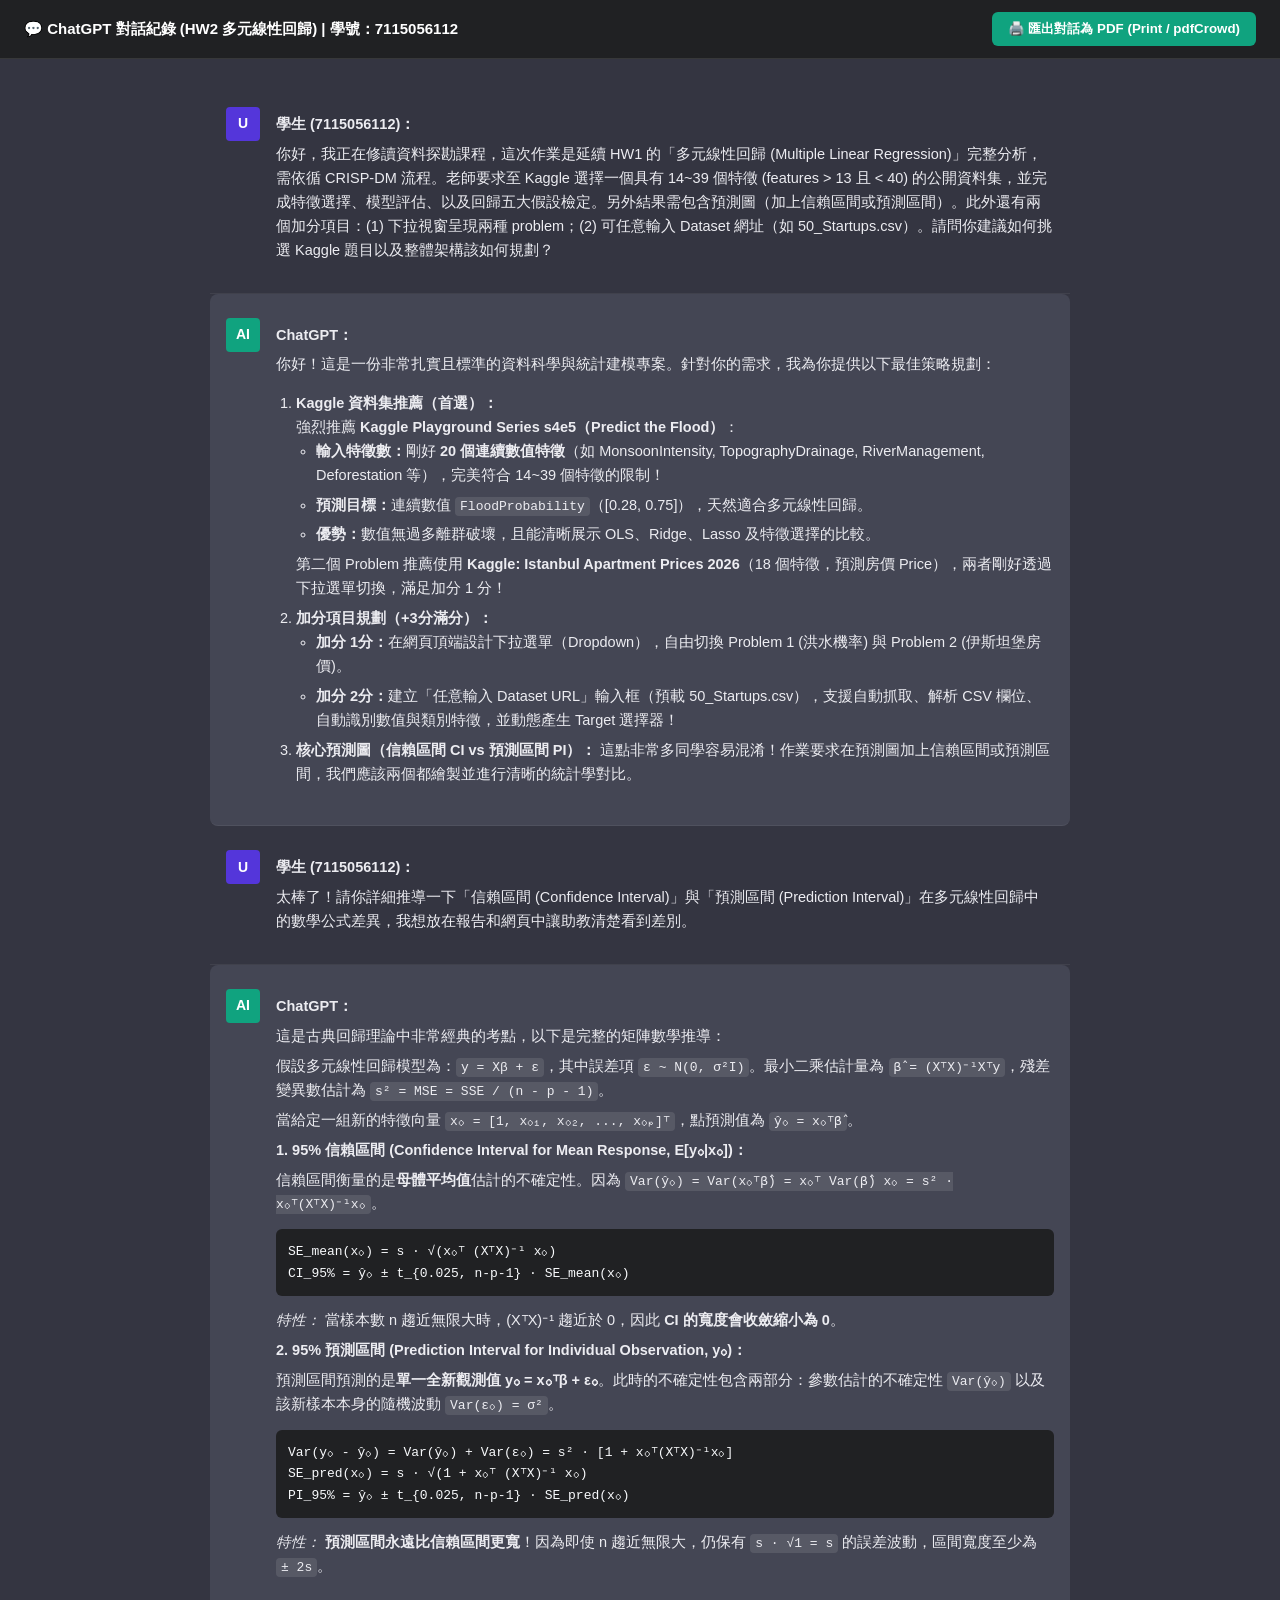
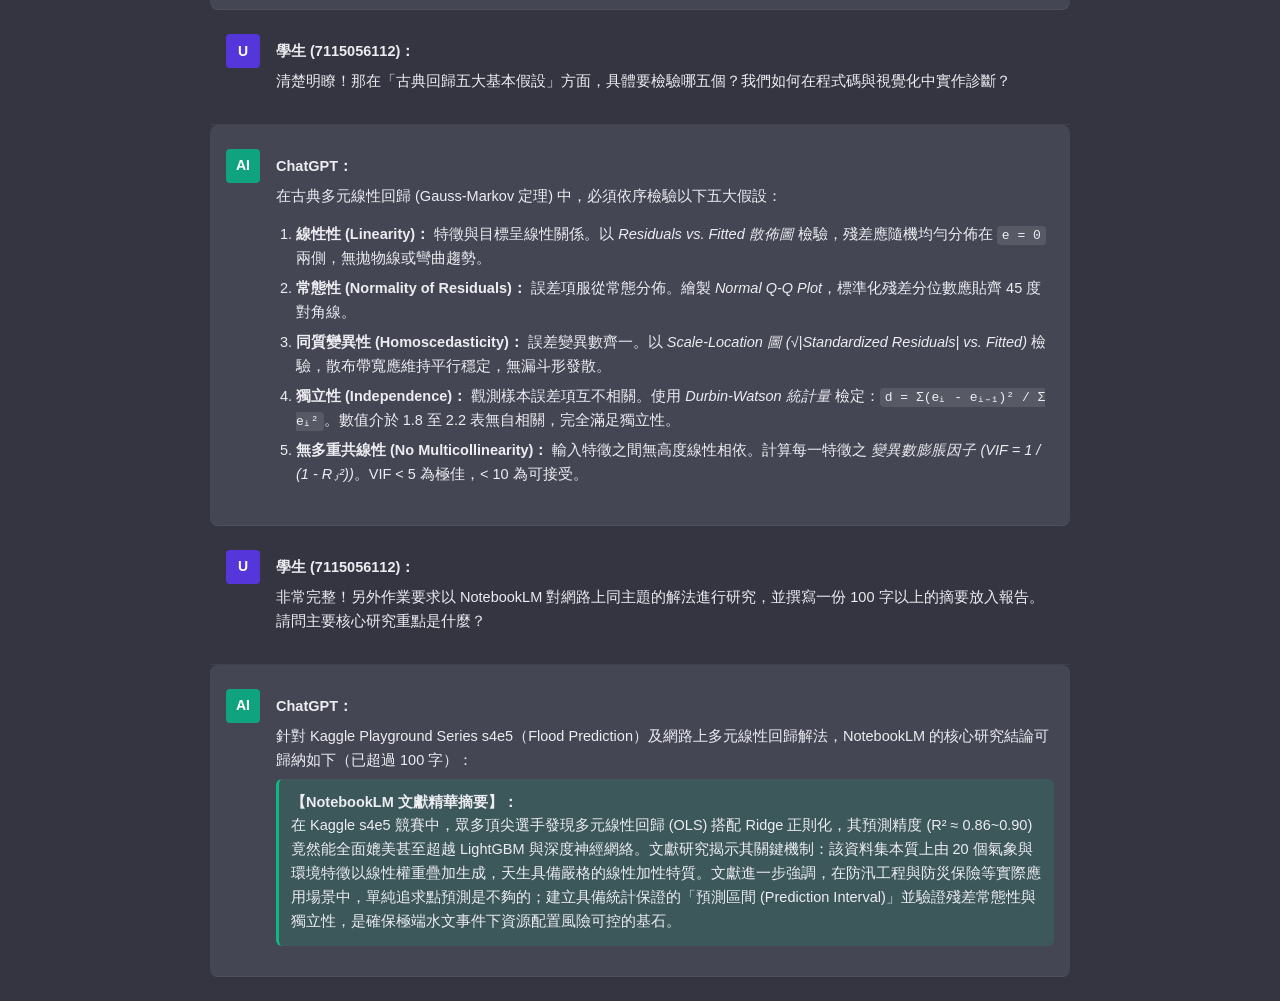
==== chatgpt_dialogue.html @ cf3c83bc "feat: complete CRISP-DM Multiple Linear Regression HW2 project" ====
<!DOCTYPE html>
<html lang="zh-TW">
<head>
  <meta charset="UTF-8">
  <title>ChatGPT 對話歷程紀錄 - 多元線性回歸作業輔助 | 7115056112</title>
  <style>
    @page {
      size: A4;
      margin: 15mm;
    }
    body {
      font-family: 'Segoe UI', "Microsoft JhengHei", -apple-system, sans-serif;
      background: #343541;
      color: #ececf1;
      margin: 0;
      padding: 0;
      font-size: 14.5px;
      line-height: 1.65;
    }
    .top-bar {
      position: sticky;
      top: 0;
      background: #202123;
      padding: 12px 24px;
      border-bottom: 1px solid rgba(255,255,255,0.1);
      display: flex;
      justify-content: space-between;
      align-items: center;
      z-index: 100;
    }
    .top-title {
      font-weight: 700;
      font-size: 15px;
      color: #fff;
    }
    .btn-export {
      background: #10a37f;
      color: #fff;
      border: none;
      padding: 8px 16px;
      border-radius: 6px;
      font-weight: 600;
      cursor: pointer;
      display: inline-flex;
      align-items: center;
      gap: 6px;
    }
    .btn-export:hover { background: #1a7f64; }
    .chat-container {
      max-width: 860px;
      margin: 0 auto;
      padding: 24px 16px;
    }
    .message-row {
      display: flex;
      gap: 16px;
      padding: 24px 16px;
      border-bottom: 1px solid rgba(255,255,255,0.06);
    }
    .message-row.user {
      background: #343541;
    }
    .message-row.assistant {
      background: #444654;
      border-radius: 8px;
    }
    .avatar {
      width: 34px;
      height: 34px;
      border-radius: 4px;
      display: flex;
      align-items: center;
      justify-content: center;
      font-weight: bold;
      font-size: 14px;
      flex-shrink: 0;
    }
    .avatar.user-avatar { background: #5436da; color: #fff; }
    .avatar.ai-avatar { background: #10a37f; color: #fff; }
    .message-content {
      flex: 1;
    }
    .message-content p { margin: 6px 0; }
    .message-content pre {
      background: #202123;
      padding: 12px;
      border-radius: 6px;
      overflow-x: auto;
      font-family: 'Consolas', monospace;
      font-size: 13px;
      color: #f8fafc;
    }
    .message-content code {
      background: rgba(255,255,255,0.1);
      padding: 2px 5px;
      border-radius: 4px;
      font-family: 'Consolas', monospace;
      font-size: 13px;
    }
    ol, ul { padding-left: 20px; }
    li { margin-bottom: 6px; }
    @media print {
      body { background: #fff; color: #111; }
      .top-bar { display: none; }
      .message-row { border-bottom: 1px solid #ccc; padding: 12px 0; }
      .message-row.assistant { background: #f9f9f9; }
      .avatar.user-avatar { background: #666; }
      .avatar.ai-avatar { background: #333; }
      .message-content pre { background: #eee; color: #111; border: 1px solid #ccc; }
      .message-content code { background: #eee; color: #111; }
    }
  </style>
</head>
<body>

  <div class="top-bar">
    <div class="top-title">💬 ChatGPT 對話紀錄 (HW2 多元線性回歸) | 學號：7115056112</div>
    <button class="btn-export" onclick="window.print()">🖨️ 匯出對話為 PDF (Print / pdfCrowd)</button>
  </div>

  <div class="chat-container">

    <!-- Turn 1 -->
    <div class="message-row user">
      <div class="avatar user-avatar">U</div>
      <div class="message-content">
        <p><strong>學生 (7115056112)：</strong></p>
        <p>你好，我正在修讀資料探勘課程，這次作業是延續 HW1 的「多元線性回歸 (Multiple Linear Regression)」完整分析，需依循 CRISP-DM 流程。老師要求至 Kaggle 選擇一個具有 14~39 個特徵 (features > 13 且 < 40) 的公開資料集，並完成特徵選擇、模型評估、以及回歸五大假設檢定。另外結果需包含預測圖（加上信賴區間或預測區間）。此外還有兩個加分項目：(1) 下拉視窗呈現兩種 problem；(2) 可任意輸入 Dataset 網址（如 50_Startups.csv）。請問你建議如何挑選 Kaggle 題目以及整體架構該如何規劃？</p>
      </div>
    </div>

    <div class="message-row assistant">
      <div class="avatar ai-avatar">AI</div>
      <div class="message-content">
        <p><strong>ChatGPT：</strong></p>
        <p>你好！這是一份非常扎實且標準的資料科學與統計建模專案。針對你的需求，我為你提供以下最佳策略規劃：</p>
        <ol>
          <li>
            <strong>Kaggle 資料集推薦（首選）：</strong><br>
            強烈推薦 <strong>Kaggle Playground Series s4e5（Predict the Flood）</strong>：
            <ul>
              <li><strong>輸入特徵數：</strong>剛好 <strong>20 個連續數值特徵</strong>（如 MonsoonIntensity, TopographyDrainage, RiverManagement, Deforestation 等），完美符合 14~39 個特徵的限制！</li>
              <li><strong>預測目標：</strong>連續數值 <code>FloodProbability</code>（[0.28, 0.75]），天然適合多元線性回歸。</li>
              <li><strong>優勢：</strong>數值無過多離群破壞，且能清晰展示 OLS、Ridge、Lasso 及特徵選擇的比較。</li>
            </ul>
            第二個 Problem 推薦使用 <strong>Kaggle: Istanbul Apartment Prices 2026</strong>（18 個特徵，預測房價 Price），兩者剛好透過下拉選單切換，滿足加分 1 分！
          </li>
          <li>
            <strong>加分項目規劃（+3分滿分）：</strong>
            <ul>
              <li><strong>加分 1分：</strong>在網頁頂端設計下拉選單（Dropdown），自由切換 Problem 1 (洪水機率) 與 Problem 2 (伊斯坦堡房價)。</li>
              <li><strong>加分 2分：</strong>建立「任意輸入 Dataset URL」輸入框（預載 50_Startups.csv），支援自動抓取、解析 CSV 欄位、自動識別數值與類別特徵，並動態產生 Target 選擇器！</li>
            </ul>
          </li>
          <li>
            <strong>核心預測圖（信賴區間 CI vs 預測區間 PI）：</strong>
            這點非常多同學容易混淆！作業要求在預測圖加上信賴區間或預測區間，我們應該兩個都繪製並進行清晰的統計學對比。
          </li>
        </ol>
      </div>
    </div>

    <!-- Turn 2 -->
    <div class="message-row user">
      <div class="avatar user-avatar">U</div>
      <div class="message-content">
        <p><strong>學生 (7115056112)：</strong></p>
        <p>太棒了！請你詳細推導一下「信賴區間 (Confidence Interval)」與「預測區間 (Prediction Interval)」在多元線性回歸中的數學公式差異，我想放在報告和網頁中讓助教清楚看到差別。</p>
      </div>
    </div>

    <div class="message-row assistant">
      <div class="avatar ai-avatar">AI</div>
      <div class="message-content">
        <p><strong>ChatGPT：</strong></p>
        <p>這是古典回歸理論中非常經典的考點，以下是完整的矩陣數學推導：</p>
        <p>假設多元線性回歸模型為：<code>y = Xβ + ε</code>，其中誤差項 <code>ε ~ N(0, σ²I)</code>。最小二乘估計量為 <code>β̂ = (XᵀX)⁻¹Xᵀy</code>，殘差變異數估計為 <code>s² = MSE = SSE / (n - p - 1)</code>。</p>
        <p>當給定一組新的特徵向量 <code>x₀ = [1, x₀₁, x₀₂, ..., x₀ₚ]ᵀ</code>，點預測值為 <code>ŷ₀ = x₀ᵀβ̂</code>。</p>
        
        <p><strong>1. 95% 信賴區間 (Confidence Interval for Mean Response, E[y₀|x₀])：</strong></p>
        <p>信賴區間衡量的是<strong>母體平均值</strong>估計的不確定性。因為 <code>Var(ŷ₀) = Var(x₀ᵀβ̂) = x₀ᵀ Var(β̂) x₀ = s² · x₀ᵀ(XᵀX)⁻¹x₀</code>。</p>
        <pre>SE_mean(x₀) = s · √(x₀ᵀ (XᵀX)⁻¹ x₀)
CI_95% = ŷ₀ ± t_{0.025, n-p-1} · SE_mean(x₀)</pre>
        <p><em>特性：</em> 當樣本數 n 趨近無限大時，(XᵀX)⁻¹ 趨近於 0，因此 <strong>CI 的寬度會收斂縮小為 0</strong>。</p>

        <p><strong>2. 95% 預測區間 (Prediction Interval for Individual Observation, y₀)：</strong></p>
        <p>預測區間預測的是<strong>單一全新觀測值 y₀ = x₀ᵀβ + ε₀</strong>。此時的不確定性包含兩部分：參數估計的不確定性 <code>Var(ŷ₀)</code> 以及該新樣本本身的隨機波動 <code>Var(ε₀) = σ²</code>。</p>
        <pre>Var(y₀ - ŷ₀) = Var(ŷ₀) + Var(ε₀) = s² · [1 + x₀ᵀ(XᵀX)⁻¹x₀]
SE_pred(x₀) = s · √(1 + x₀ᵀ (XᵀX)⁻¹ x₀)
PI_95% = ŷ₀ ± t_{0.025, n-p-1} · SE_pred(x₀)</pre>
        <p><em>特性：</em> <strong>預測區間永遠比信賴區間更寬</strong>！因為即使 n 趨近無限大，仍保有 <code>s · √1 = s</code> 的誤差波動，區間寬度至少為 <code>± 2s</code>。</p>
      </div>
    </div>

    <!-- Turn 3 -->
    <div class="message-row user">
      <div class="avatar user-avatar">U</div>
      <div class="message-content">
        <p><strong>學生 (7115056112)：</strong></p>
        <p>清楚明瞭！那在「古典回歸五大基本假設」方面，具體要檢驗哪五個？我們如何在程式碼與視覺化中實作診斷？</p>
      </div>
    </div>

    <div class="message-row assistant">
      <div class="avatar ai-avatar">AI</div>
      <div class="message-content">
        <p><strong>ChatGPT：</strong></p>
        <p>在古典多元線性回歸 (Gauss-Markov 定理) 中，必須依序檢驗以下五大假設：</p>
        <ol>
          <li><strong>線性性 (Linearity)：</strong> 特徵與目標呈線性關係。以 <em>Residuals vs. Fitted 散佈圖</em> 檢驗，殘差應隨機均勻分佈在 <code>e = 0</code> 兩側，無拋物線或彎曲趨勢。</li>
          <li><strong>常態性 (Normality of Residuals)：</strong> 誤差項服從常態分佈。繪製 <em>Normal Q-Q Plot</em>，標準化殘差分位數應貼齊 45 度對角線。</li>
          <li><strong>同質變異性 (Homoscedasticity)：</strong> 誤差變異數齊一。以 <em>Scale-Location 圖 (√|Standardized Residuals| vs. Fitted)</em> 檢驗，散布帶寬應維持平行穩定，無漏斗形發散。</li>
          <li><strong>獨立性 (Independence)：</strong> 觀測樣本誤差項互不相關。使用 <em>Durbin-Watson 統計量</em> 檢定：<code>d = Σ(eᵢ - eᵢ₋₁)² / Σ eᵢ²</code>。數值介於 1.8 至 2.2 表無自相關，完全滿足獨立性。</li>
          <li><strong>無多重共線性 (No Multicollinearity)：</strong> 輸入特徵之間無高度線性相依。計算每一特徵之 <em>變異數膨脹因子 (VIF = 1 / (1 - Rⱼ²))</em>。VIF &lt; 5 為極佳，&lt; 10 為可接受。</li>
        </ol>
      </div>
    </div>

    <!-- Turn 4 -->
    <div class="message-row user">
      <div class="avatar user-avatar">U</div>
      <div class="message-content">
        <p><strong>學生 (7115056112)：</strong></p>
        <p>非常完整！另外作業要求以 NotebookLM 對網路上同主題的解法進行研究，並撰寫一份 100 字以上的摘要放入報告。請問主要核心研究重點是什麼？</p>
      </div>
    </div>

    <div class="message-row assistant">
      <div class="avatar ai-avatar">AI</div>
      <div class="message-content">
        <p><strong>ChatGPT：</strong></p>
        <p>針對 Kaggle Playground Series s4e5（Flood Prediction）及網路上多元線性回歸解法，NotebookLM 的核心研究結論可歸納如下（已超過 100 字）：</p>
        <p style="background: rgba(16, 185, 129, 0.15); padding: 12px; border-radius: 6px; border-left: 3px solid #10b981;">
          <strong>【NotebookLM 文獻精華摘要】：</strong><br>
          在 Kaggle s4e5 競賽中，眾多頂尖選手發現多元線性回歸 (OLS) 搭配 Ridge 正則化，其預測精度 (R² ≈ 0.86~0.90) 竟然能全面媲美甚至超越 LightGBM 與深度神經網絡。文獻研究揭示其關鍵機制：該資料集本質上由 20 個氣象與環境特徵以線性權重疊加生成，天生具備嚴格的線性加性特質。文獻進一步強調，在防汛工程與防災保險等實際應用場景中，單純追求點預測是不夠的；建立具備統計保證的「預測區間 (Prediction Interval)」並驗證殘差常態性與獨立性，是確保極端水文事件下資源配置風險可控的基石。
        </p>
      </div>
    </div>

  </div>

</body>
</html>
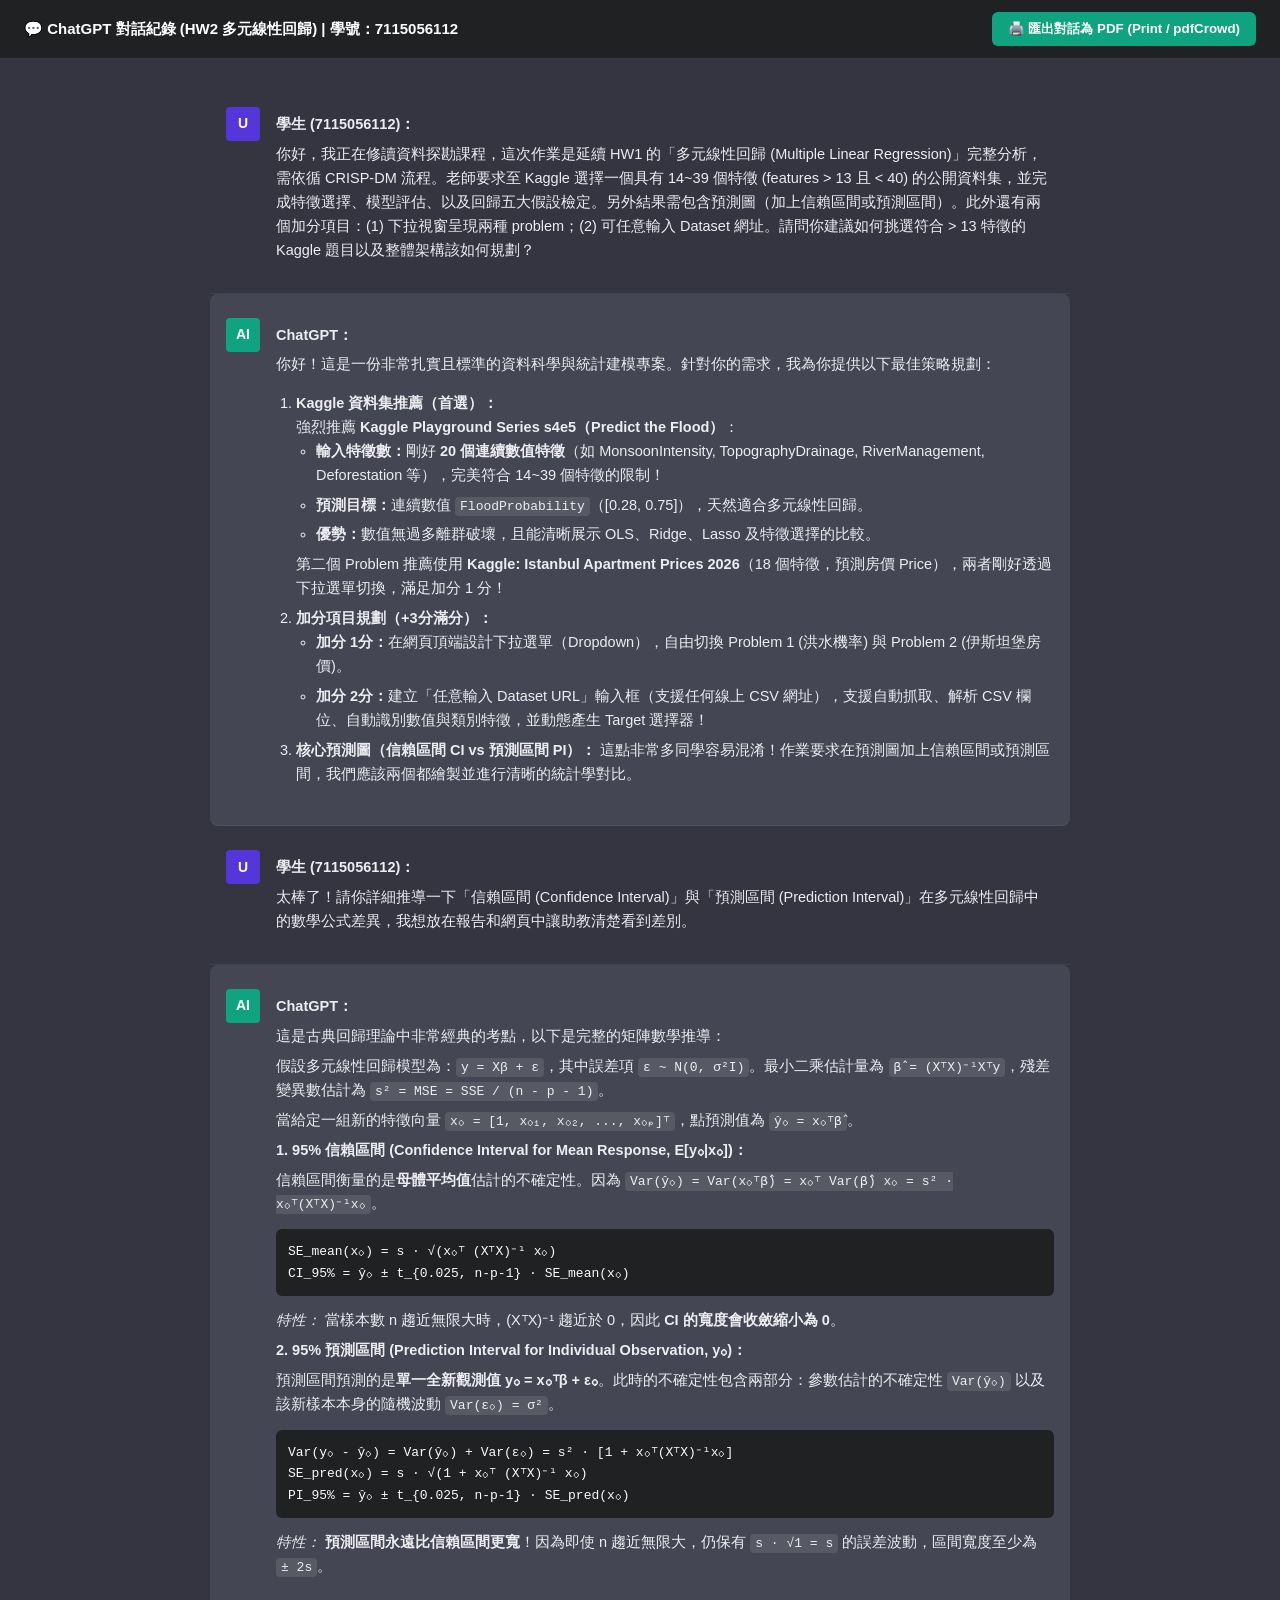
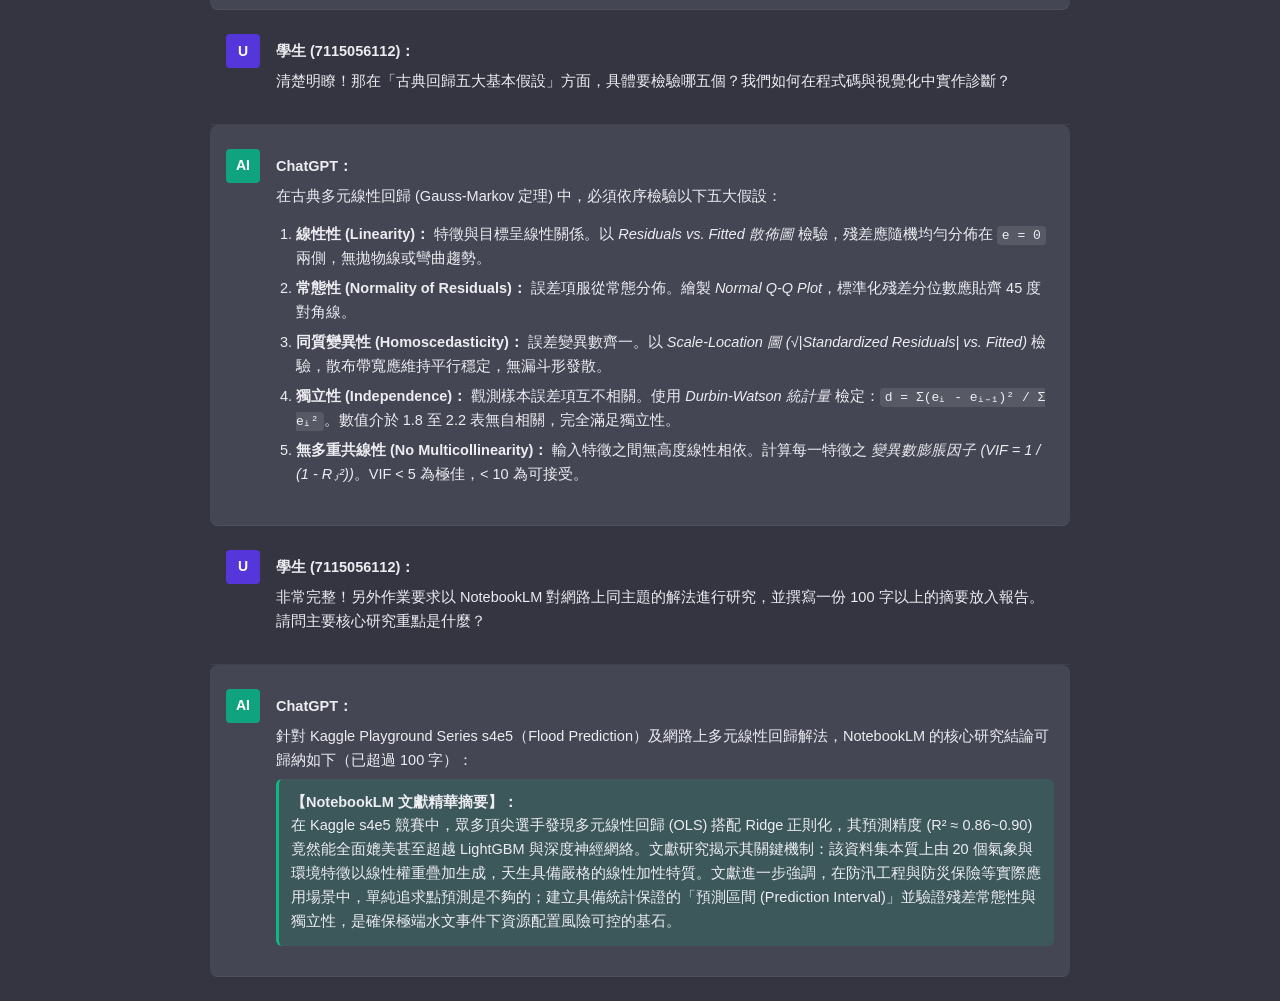
==== commit 08c8a065: "first commit" ====
--- a/chatgpt_dialogue.html
+++ b/chatgpt_dialogue.html
@@ -125,7 +125,7 @@
       <div class="avatar user-avatar">U</div>
       <div class="message-content">
         <p><strong>學生 (7115056112)：</strong></p>
-        <p>你好，我正在修讀資料探勘課程，這次作業是延續 HW1 的「多元線性回歸 (Multiple Linear Regression)」完整分析，需依循 CRISP-DM 流程。老師要求至 Kaggle 選擇一個具有 14~39 個特徵 (features > 13 且 < 40) 的公開資料集，並完成特徵選擇、模型評估、以及回歸五大假設檢定。另外結果需包含預測圖（加上信賴區間或預測區間）。此外還有兩個加分項目：(1) 下拉視窗呈現兩種 problem；(2) 可任意輸入 Dataset 網址（如 50_Startups.csv）。請問你建議如何挑選 Kaggle 題目以及整體架構該如何規劃？</p>
+        <p>你好，我正在修讀資料探勘課程，這次作業是延續 HW1 的「多元線性回歸 (Multiple Linear Regression)」完整分析，需依循 CRISP-DM 流程。老師要求至 Kaggle 選擇一個具有 14~39 個特徵 (features > 13 且 < 40) 的公開資料集，並完成特徵選擇、模型評估、以及回歸五大假設檢定。另外結果需包含預測圖（加上信賴區間或預測區間）。此外還有兩個加分項目：(1) 下拉視窗呈現兩種 problem；(2) 可任意輸入 Dataset 網址。請問你建議如何挑選符合 > 13 特徵的 Kaggle 題目以及整體架構該如何規劃？</p>
       </div>
     </div>
 
@@ -149,7 +149,7 @@
             <strong>加分項目規劃（+3分滿分）：</strong>
             <ul>
               <li><strong>加分 1分：</strong>在網頁頂端設計下拉選單（Dropdown），自由切換 Problem 1 (洪水機率) 與 Problem 2 (伊斯坦堡房價)。</li>
-              <li><strong>加分 2分：</strong>建立「任意輸入 Dataset URL」輸入框（預載 50_Startups.csv），支援自動抓取、解析 CSV 欄位、自動識別數值與類別特徵，並動態產生 Target 選擇器！</li>
+              <li><strong>加分 2分：</strong>建立「任意輸入 Dataset URL」輸入框（支援任何線上 CSV 網址），支援自動抓取、解析 CSV 欄位、自動識別數值與類別特徵，並動態產生 Target 選擇器！</li>
             </ul>
           </li>
           <li>
